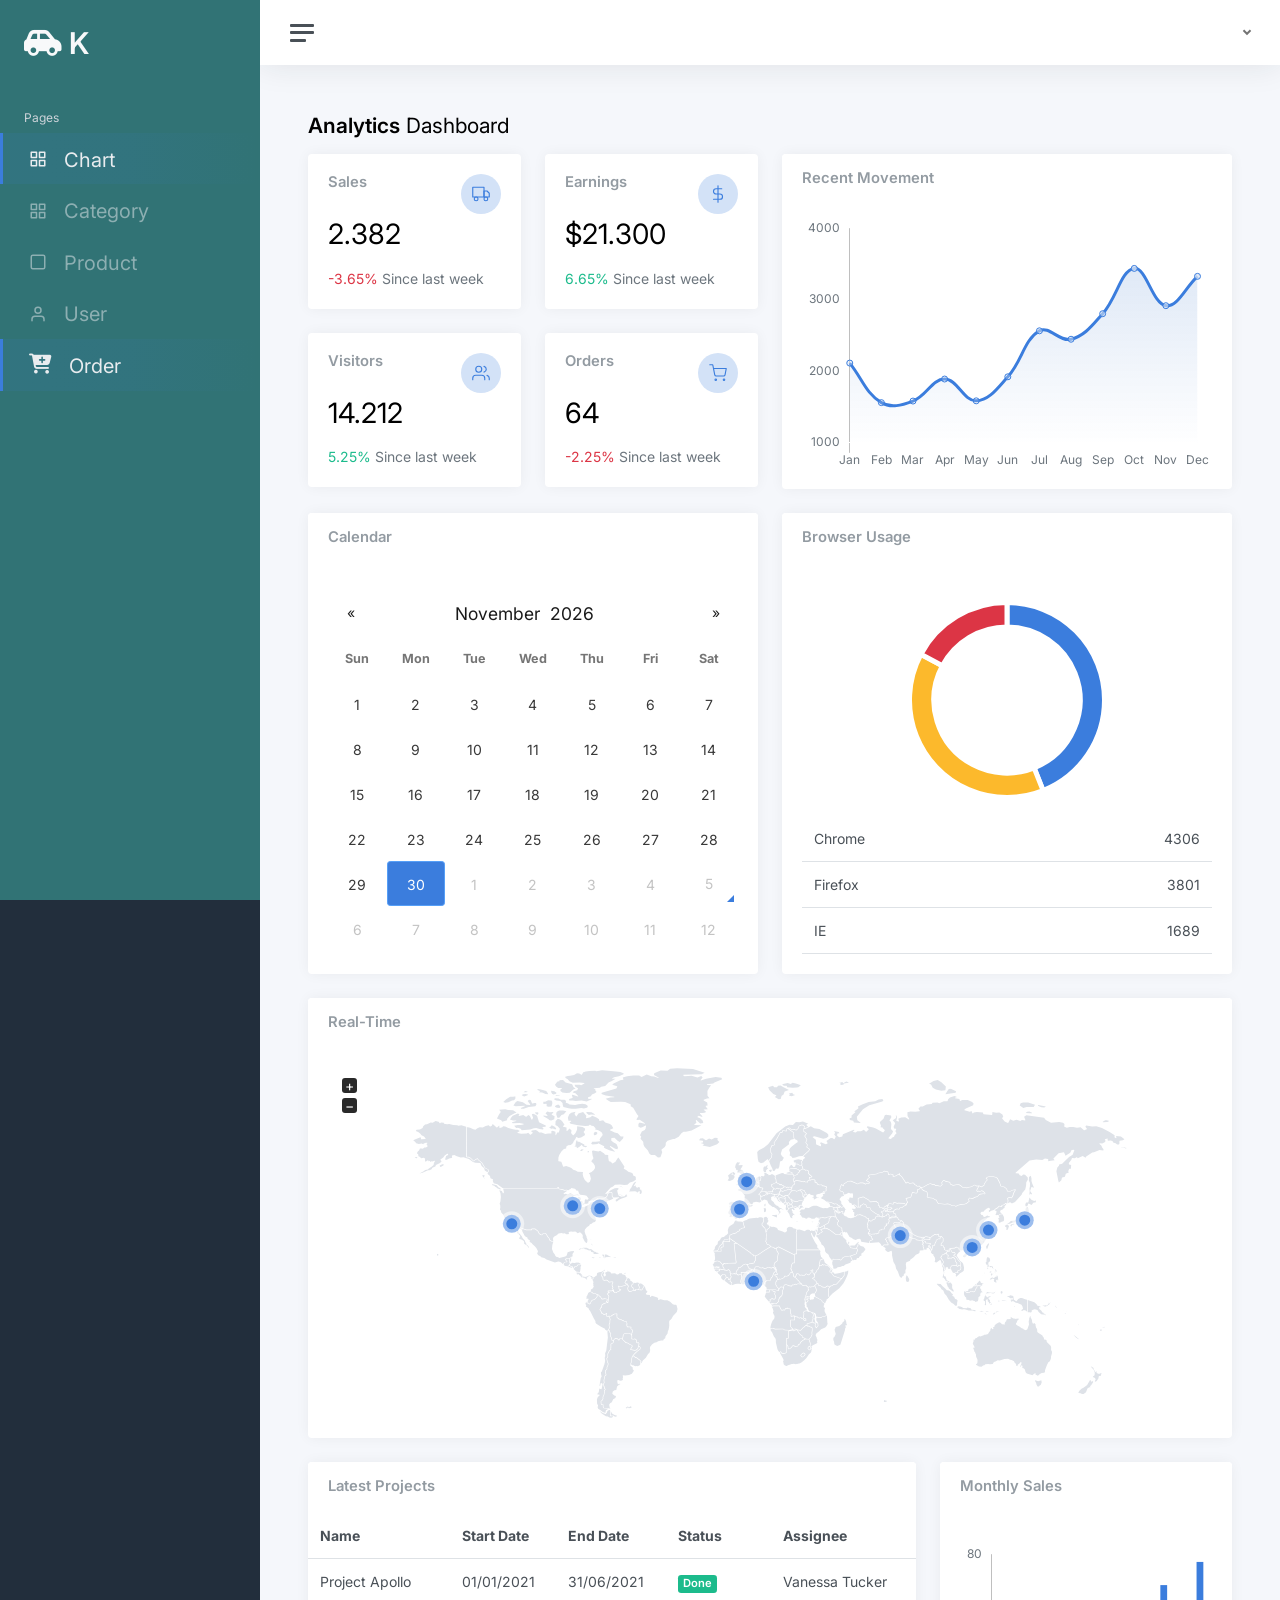
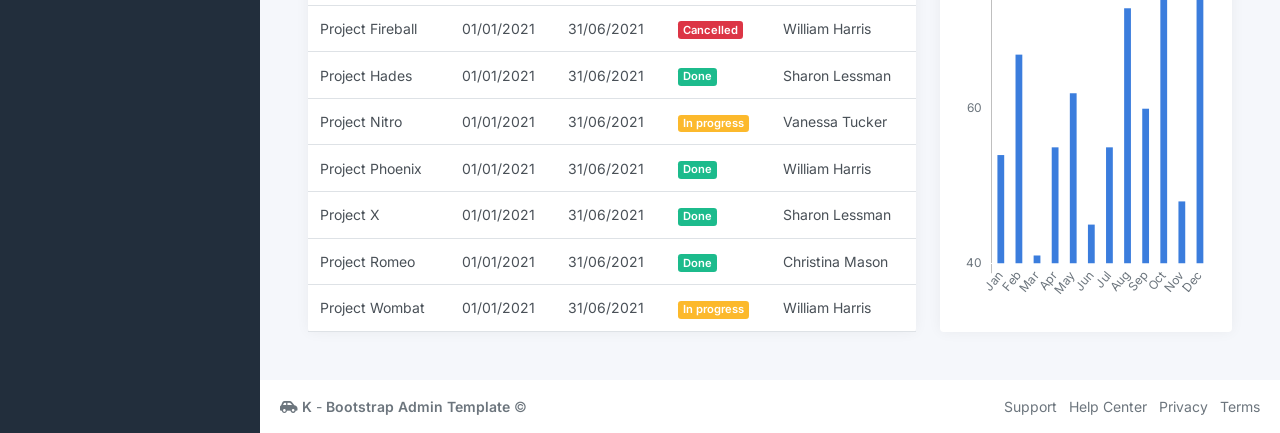
==== Project Module 1/admin/index.html @ 01a3098a "ProjectModule1" ====
<!DOCTYPE html>
<html lang="en">

<head>
    <meta charset="utf-8">
    <meta http-equiv="X-UA-Compatible" content="IE=edge">
    <meta name="viewport" content="width=device-width, initial-scale=1, shrink-to-fit=no">
    <meta name="description" content="Responsive Admin &amp; Dashboard Template based on Bootstrap 5">
    <meta name="author" content="AdminKit">
    <meta name="keywords"
        content="adminkit, bootstrap, bootstrap 5, admin, dashboard, template, responsive, css, sass, html, theme, front-end, ui kit, web">

    <link rel="preconnect" href="https://fonts.gstatic.com">
    <link rel="shortcut icon" href="img/icons/icon-48x48.png" />

    <link rel="canonical" href="https://demo-basic.adminkit.io/" />

    <title>Dashboard</title>
    <link rel="stylesheet" href="https://cdnjs.cloudflare.com/ajax/libs/font-awesome/6.4.2/css/all.min.css" integrity="sha512-z3gLpd7yknf1YoNbCzqRKc4qyor8gaKU1qmn+CShxbuBusANI9QpRohGBreCFkKxLhei6S9CQXFEbbKuqLg0DA==" crossorigin="anonymous" referrerpolicy="no-referrer" />
    <link href="https://cdn.jsdelivr.net/npm/bootstrap@5.2.2/dist/css/bootstrap.min.css" rel="stylesheet"
        integrity="sha384-Zenh87qX5JnK2Jl0vWa8Ck2rdkQ2Bzep5IDxbcnCeuOxjzrPF/et3URy9Bv1WTRi" crossorigin="anonymous">
    <link rel="stylesheet" href="./css/users-dash.css">
    <link href="css/app.css" rel="stylesheet">
    <link href="https://fonts.googleapis.com/css2?family=Inter:wght@300;400;600&display=swap" rel="stylesheet">
</head>

<body>
    <div class="wrapper">
        <nav id="sidebar" class="sidebar js-sidebar">
            <div class="sidebar-content js-simplebar">
                <a class="sidebar-brand" href="index.html">
                    <span class="align-middle"><i class="fa-solid fa-car-side"></i> K</span>
                </a>

                <ul class="sidebar-nav">
                    <li class="sidebar-header">
                        Pages
                    </li>
                    <li class="sidebar-item active">
                        <a class="sidebar-link" href="#">
                            <i class="align-middle" data-feather="grid"></i> <span class="align-middle">Chart</span>
                        </a>
                    </li>
                    <li class="sidebar-item">
                        <a class="sidebar-link" href="category.html">
                            <i class="align-middle" data-feather="grid"></i> <span class="align-middle">Category</span>
                        </a>
                    </li>
                    <li class="sidebar-item">
                        <a class="sidebar-link" href="product.html">
                            <i class="align-middle" data-feather="square"></i> <span class="align-middle">Product</span>
                        </a>
                    </li>
                    <li class="sidebar-item">
                        <a class="sidebar-link" href="user.html">
                            <i class="align-middle" data-feather="user"></i> <span class="align-middle">User</span>
                        </a>
                    </li>
                    <li class="sidebar-item active">
                        <a class="sidebar-link" href="order.html">
                            <i class="fa-solid fa-cart-plus"></i>
                          <span class="align-middle">Order</span>
                        </a>
                      </li>
                </ul>
            </div>
        </nav>

        <div class="main">
            <nav class="navbar navbar-expand navbar-light navbar-bg">
                <a class="sidebar-toggle js-sidebar-toggle mx-2">
                    <i class="hamburger align-self-center"></i>
                </a>

                <div class="navbar-collapse collapse">
                    <ul class="navbar-nav navbar-align">
                        
                        <li class="nav-item dropdown">
                            <a class="nav-icon dropdown-toggle d-inline-block d-sm-none" href="#"
                                data-bs-toggle="dropdown">
                                <i class="align-middle" data-feather="settings"></i>
                            </a>

                            <a class="nav-link dropdown-toggle d-none d-sm-inline-block" href="#"
                                data-bs-toggle="dropdown">
                              
                                <span id="login" class="text-dark"></span>
                            </a>
                            <div class="dropdown-menu dropdown-menu-end">
                                <a class="dropdown-item" href="#"><i class="align-middle me-1" data-feather="user"></i>
                                    Profile</a>
                                <a class="dropdown-item" href="#"><i class="align-middle me-1"
                                        data-feather="pie-chart"></i>
                                    Change Pass</a>
                                
        
                                <div class="dropdown-divider"></div>
                                <a class="dropdown-item" href="#">Log out</a>
                            </div>
                        </li>
                    </ul>
                </div>
            </nav>

            <main class="content">
                <div class="container-fluid p-0">

                    <h1 class="h3 mb-3"><strong>Analytics</strong> Dashboard</h1>

                    <div class="row">
                        <div class="col-xl-6 col-xxl-5 d-flex">
                            <div class="w-100">
                                <div class="row">
                                    <div class="col-sm-6">
                                        <div class="card">
                                            <div class="card-body">
                                                <div class="row">
                                                    <div class="col mt-0">
                                                        <h5 class="card-title">Sales</h5>
                                                    </div>

                                                    <div class="col-auto">
                                                        <div class="stat text-primary">
                                                            <i class="align-middle" data-feather="truck"></i>
                                                        </div>
                                                    </div>
                                                </div>
                                                <h1 class="mt-1 mb-3">2.382</h1>
                                                <div class="mb-0">
                                                    <span class="text-danger"> <i
                                                            class="mdi mdi-arrow-bottom-right"></i> -3.65% </span>
                                                    <span class="text-muted">Since last week</span>
                                                </div>
                                            </div>
                                        </div>
                                        <div class="card">
                                            <div class="card-body">
                                                <div class="row">
                                                    <div class="col mt-0">
                                                        <h5 class="card-title">Visitors</h5>
                                                    </div>

                                                    <div class="col-auto">
                                                        <div class="stat text-primary">
                                                            <i class="align-middle" data-feather="users"></i>
                                                        </div>
                                                    </div>
                                                </div>
                                                <h1 class="mt-1 mb-3">14.212</h1>
                                                <div class="mb-0">
                                                    <span class="text-success"> <i
                                                            class="mdi mdi-arrow-bottom-right"></i> 5.25% </span>
                                                    <span class="text-muted">Since last week</span>
                                                </div>
                                            </div>
                                        </div>
                                    </div>
                                    <div class="col-sm-6">
                                        <div class="card">
                                            <div class="card-body">
                                                <div class="row">
                                                    <div class="col mt-0">
                                                        <h5 class="card-title">Earnings</h5>
                                                    </div>

                                                    <div class="col-auto">
                                                        <div class="stat text-primary">
                                                            <i class="align-middle" data-feather="dollar-sign"></i>
                                                        </div>
                                                    </div>
                                                </div>
                                                <h1 class="mt-1 mb-3">$21.300</h1>
                                                <div class="mb-0">
                                                    <span class="text-success"> <i
                                                            class="mdi mdi-arrow-bottom-right"></i> 6.65% </span>
                                                    <span class="text-muted">Since last week</span>
                                                </div>
                                            </div>
                                        </div>
                                        <div class="card">
                                            <div class="card-body">
                                                <div class="row">
                                                    <div class="col mt-0">
                                                        <h5 class="card-title">Orders</h5>
                                                    </div>

                                                    <div class="col-auto">
                                                        <div class="stat text-primary">
                                                            <i class="align-middle" data-feather="shopping-cart"></i>
                                                        </div>
                                                    </div>
                                                </div>
                                                <h1 class="mt-1 mb-3">64</h1>
                                                <div class="mb-0">
                                                    <span class="text-danger"> <i
                                                            class="mdi mdi-arrow-bottom-right"></i> -2.25% </span>
                                                    <span class="text-muted">Since last week</span>
                                                </div>
                                            </div>
                                        </div>
                                    </div>
                                </div>
                            </div>
                        </div>

                        <div class="col-xl-6 col-xxl-7">
                            <div class="card flex-fill w-100">
                                <div class="card-header">

                                    <h5 class="card-title mb-0">Recent Movement</h5>
                                </div>
                                <div class="card-body py-3">
                                    <div class="chart chart-sm">
                                        <canvas id="chartjs-dashboard-line"></canvas>
                                    </div>
                                </div>
                            </div>
                        </div>
                    </div>

                    <div class="row">
                        <div class="col-12 col-md-6 col-xxl-3 d-flex order-2 order-xxl-3">
                            <div class="card flex-fill w-100">
                                <div class="card-header">

                                    <h5 class="card-title mb-0">Browser Usage</h5>
                                </div>
                                <div class="card-body d-flex">
                                    <div class="align-self-center w-100">
                                        <div class="py-3">
                                            <div class="chart chart-xs">
                                                <canvas id="chartjs-dashboard-pie"></canvas>
                                            </div>
                                        </div>

                                        <table class="table mb-0">
                                            <tbody>
                                                <tr>
                                                    <td>Chrome</td>
                                                    <td class="text-end">4306</td>
                                                </tr>
                                                <tr>
                                                    <td>Firefox</td>
                                                    <td class="text-end">3801</td>
                                                </tr>
                                                <tr>
                                                    <td>IE</td>
                                                    <td class="text-end">1689</td>
                                                </tr>
                                            </tbody>
                                        </table>
                                    </div>
                                </div>
                            </div>
                        </div>
                        <div class="col-12 col-md-12 col-xxl-6 d-flex order-3 order-xxl-2">
                            <div class="card flex-fill w-100">
                                <div class="card-header">

                                    <h5 class="card-title mb-0">Real-Time</h5>
                                </div>
                                <div class="card-body px-4">
                                    <div id="world_map" style="height:350px;"></div>
                                </div>
                            </div>
                        </div>
                        <div class="col-12 col-md-6 col-xxl-3 d-flex order-1 order-xxl-1">
                            <div class="card flex-fill">
                                <div class="card-header">

                                    <h5 class="card-title mb-0">Calendar</h5>
                                </div>
                                <div class="card-body d-flex">
                                    <div class="align-self-center w-100">
                                        <div class="chart">
                                            <div id="datetimepicker-dashboard"></div>
                                        </div>
                                    </div>
                                </div>
                            </div>
                        </div>
                    </div>

                    <div class="row">
                        <div class="col-12 col-lg-8 col-xxl-9 d-flex">
                            <div class="card flex-fill">
                                <div class="card-header">

                                    <h5 class="card-title mb-0">Latest Projects</h5>
                                </div>
                                <table class="table table-hover my-0">
                                    <thead>
                                        <tr>
                                            <th>Name</th>
                                            <th class="d-none d-xl-table-cell">Start Date</th>
                                            <th class="d-none d-xl-table-cell">End Date</th>
                                            <th>Status</th>
                                            <th class="d-none d-md-table-cell">Assignee</th>
                                        </tr>
                                    </thead>
                                    <tbody>
                                        <tr>
                                            <td>Project Apollo</td>
                                            <td class="d-none d-xl-table-cell">01/01/2021</td>
                                            <td class="d-none d-xl-table-cell">31/06/2021</td>
                                            <td><span class="badge bg-success">Done</span></td>
                                            <td class="d-none d-md-table-cell">Vanessa Tucker</td>
                                        </tr>
                                        <tr>
                                            <td>Project Fireball</td>
                                            <td class="d-none d-xl-table-cell">01/01/2021</td>
                                            <td class="d-none d-xl-table-cell">31/06/2021</td>
                                            <td><span class="badge bg-danger">Cancelled</span></td>
                                            <td class="d-none d-md-table-cell">William Harris</td>
                                        </tr>
                                        <tr>
                                            <td>Project Hades</td>
                                            <td class="d-none d-xl-table-cell">01/01/2021</td>
                                            <td class="d-none d-xl-table-cell">31/06/2021</td>
                                            <td><span class="badge bg-success">Done</span></td>
                                            <td class="d-none d-md-table-cell">Sharon Lessman</td>
                                        </tr>
                                        <tr>
                                            <td>Project Nitro</td>
                                            <td class="d-none d-xl-table-cell">01/01/2021</td>
                                            <td class="d-none d-xl-table-cell">31/06/2021</td>
                                            <td><span class="badge bg-warning">In progress</span></td>
                                            <td class="d-none d-md-table-cell">Vanessa Tucker</td>
                                        </tr>
                                        <tr>
                                            <td>Project Phoenix</td>
                                            <td class="d-none d-xl-table-cell">01/01/2021</td>
                                            <td class="d-none d-xl-table-cell">31/06/2021</td>
                                            <td><span class="badge bg-success">Done</span></td>
                                            <td class="d-none d-md-table-cell">William Harris</td>
                                        </tr>
                                        <tr>
                                            <td>Project X</td>
                                            <td class="d-none d-xl-table-cell">01/01/2021</td>
                                            <td class="d-none d-xl-table-cell">31/06/2021</td>
                                            <td><span class="badge bg-success">Done</span></td>
                                            <td class="d-none d-md-table-cell">Sharon Lessman</td>
                                        </tr>
                                        <tr>
                                            <td>Project Romeo</td>
                                            <td class="d-none d-xl-table-cell">01/01/2021</td>
                                            <td class="d-none d-xl-table-cell">31/06/2021</td>
                                            <td><span class="badge bg-success">Done</span></td>
                                            <td class="d-none d-md-table-cell">Christina Mason</td>
                                        </tr>
                                        <tr>
                                            <td>Project Wombat</td>
                                            <td class="d-none d-xl-table-cell">01/01/2021</td>
                                            <td class="d-none d-xl-table-cell">31/06/2021</td>
                                            <td><span class="badge bg-warning">In progress</span></td>
                                            <td class="d-none d-md-table-cell">William Harris</td>
                                        </tr>
                                    </tbody>
                                </table>
                            </div>
                        </div>
                        <div class="col-12 col-lg-4 col-xxl-3 d-flex">
                            <div class="card flex-fill w-100">
                                <div class="card-header">

                                    <h5 class="card-title mb-0">Monthly Sales</h5>
                                </div>
                                <div class="card-body d-flex w-100">
                                    <div class="align-self-center chart chart-lg">
                                        <canvas id="chartjs-dashboard-bar"></canvas>
                                    </div>
                                </div>
                            </div>
                        </div>
                    </div>

                </div>
            </main>

            <footer class="footer">
                <div class="container-fluid">
                    <div class="row text-muted">
                        <div class="col-6 text-start">
                            <p class="mb-0">
                                <a class="text-muted" href="" target="_blank"><strong><i class="fa-solid fa-car-side"></i> K</strong></a>
                                - <a class="text-muted" href="" target="_blank"><strong>Bootstrap Admin
                                        Template</strong></a> &copy;
                            </p>
                        </div>
                        <div class="col-6 text-end">
                            <ul class="list-inline">
                                <li class="list-inline-item">
                                    <a class="text-muted" href="#" target="_blank">Support</a>
                                </li>
                                <li class="list-inline-item">
                                    <a class="text-muted" href="#" target="_blank">Help Center</a>
                                </li>
                                <li class="list-inline-item">
                                    <a class="text-muted" href="#" target="_blank">Privacy</a>
                                </li>
                                <li class="list-inline-item">
                                    <a class="text-muted" href="#" target="_blank">Terms</a>
                                </li>
                            </ul>
                        </div>
                    </div>
                </div>
            </footer>
        </div>
    </div>
    <script src="../user/js/logout.js"></script>
    <script src="js/app.js"></script>

    <script>
        document.addEventListener("DOMContentLoaded", function () {
            var ctx = document.getElementById("chartjs-dashboard-line").getContext("2d");
            var gradient = ctx.createLinearGradient(0, 0, 0, 225);
            gradient.addColorStop(0, "rgba(215, 227, 244, 1)");
            gradient.addColorStop(1, "rgba(215, 227, 244, 0)");
            // Line chart
            new Chart(document.getElementById("chartjs-dashboard-line"), {
                type: "line",
                data: {
                    labels: ["Jan", "Feb", "Mar", "Apr", "May", "Jun", "Jul", "Aug", "Sep", "Oct", "Nov", "Dec"],
                    datasets: [{
                        label: "Sales ($)",
                        fill: true,
                        backgroundColor: gradient,
                        borderColor: window.theme.primary,
                        data: [
                            2115,
                            1562,
                            1584,
                            1892,
                            1587,
                            1923,
                            2566,
                            2448,
                            2805,
                            3438,
                            2917,
                            3327
                        ]
                    }]
                },
                options: {
                    maintainAspectRatio: false,
                    legend: {
                        display: false
                    },
                    tooltips: {
                        intersect: false
                    },
                    hover: {
                        intersect: true
                    },
                    plugins: {
                        filler: {
                            propagate: false
                        }
                    },
                    scales: {
                        xAxes: [{
                            reverse: true,
                            gridLines: {
                                color: "rgba(0,0,0,0.0)"
                            }
                        }],
                        yAxes: [{
                            ticks: {
                                stepSize: 1000
                            },
                            display: true,
                            borderDash: [3, 3],
                            gridLines: {
                                color: "rgba(0,0,0,0.0)"
                            }
                        }]
                    }
                }
            });
        });
    </script>
    <script>
        document.addEventListener("DOMContentLoaded", function () {
            // Pie chart
            new Chart(document.getElementById("chartjs-dashboard-pie"), {
                type: "pie",
                data: {
                    labels: ["Chrome", "Firefox", "IE"],
                    datasets: [{
                        data: [4306, 3801, 1689],
                        backgroundColor: [
                            window.theme.primary,
                            window.theme.warning,
                            window.theme.danger
                        ],
                        borderWidth: 5
                    }]
                },
                options: {
                    responsive: !window.MSInputMethodContext,
                    maintainAspectRatio: false,
                    legend: {
                        display: false
                    },
                    cutoutPercentage: 75
                }
            });
        });
    </script>
    <script>
        document.addEventListener("DOMContentLoaded", function () {
            // Bar chart
            new Chart(document.getElementById("chartjs-dashboard-bar"), {
                type: "bar",
                data: {
                    labels: ["Jan", "Feb", "Mar", "Apr", "May", "Jun", "Jul", "Aug", "Sep", "Oct", "Nov", "Dec"],
                    datasets: [{
                        label: "This year",
                        backgroundColor: window.theme.primary,
                        borderColor: window.theme.primary,
                        hoverBackgroundColor: window.theme.primary,
                        hoverBorderColor: window.theme.primary,
                        data: [54, 67, 41, 55, 62, 45, 55, 73, 60, 76, 48, 79],
                        barPercentage: .75,
                        categoryPercentage: .5
                    }]
                },
                options: {
                    maintainAspectRatio: false,
                    legend: {
                        display: false
                    },
                    scales: {
                        yAxes: [{
                            gridLines: {
                                display: false
                            },
                            stacked: false,
                            ticks: {
                                stepSize: 20
                            }
                        }],
                        xAxes: [{
                            stacked: false,
                            gridLines: {
                                color: "transparent"
                            }
                        }]
                    }
                }
            });
        });
    </script>
    <script>
        document.addEventListener("DOMContentLoaded", function () {
            var markers = [{
                coords: [31.230391, 121.473701],
                name: "Shanghai"
            },
            {
                coords: [28.704060, 77.102493],
                name: "Delhi"
            },
            {
                coords: [6.524379, 3.379206],
                name: "Lagos"
            },
            {
                coords: [35.689487, 139.691711],
                name: "Tokyo"
            },
            {
                coords: [23.129110, 113.264381],
                name: "Guangzhou"
            },
            {
                coords: [40.7127837, -74.0059413],
                name: "New York"
            },
            {
                coords: [34.052235, -118.243683],
                name: "Los Angeles"
            },
            {
                coords: [41.878113, -87.629799],
                name: "Chicago"
            },
            {
                coords: [51.507351, -0.127758],
                name: "London"
            },
            {
                coords: [40.416775, -3.703790],
                name: "Madrid "
            }
            ];
            var map = new jsVectorMap({
                map: "world",
                selector: "#world_map",
                zoomButtons: true,
                markers: markers,
                markerStyle: {
                    initial: {
                        r: 9,
                        strokeWidth: 7,
                        stokeOpacity: .4,
                        fill: window.theme.primary
                    },
                    hover: {
                        fill: window.theme.primary,
                        stroke: window.theme.primary
                    }
                },
                zoomOnScroll: false
            });
            window.addEventListener("resize", () => {
                map.updateSize();
            });
        });
    </script>
    <script>
        document.addEventListener("DOMContentLoaded", function () {
            var date = new Date(Date.now() - 5 * 24 * 60 * 60 * 1000);
            var defaultDate = date.getUTCFullYear() + "-" + (date.getUTCMonth() + 1) + "-" + date.getUTCDate();
            document.getElementById("datetimepicker-dashboard").flatpickr({
                inline: true,
                prevArrow: "<span title=\"Previous month\">&laquo;</span>",
                nextArrow: "<span title=\"Next month\">&raquo;</span>",
                defaultDate: defaultDate
            });
        });
    </script>
<!-- <script src="./js/main.js"></script> -->
</body>

</html>
---- Project Module 1/admin/css/users-dash.css ----
.simplebar-content{
    background-color: rgb(49, 115, 117);
}
.sidebar-link, a.sidebar-link{
    background-color: rgb(49, 115, 117) !important;
    /* color: whitesmoke; */
    font-size: 20px !important;
}
.sidebar-brand {
    font-size: 30px !important;
}
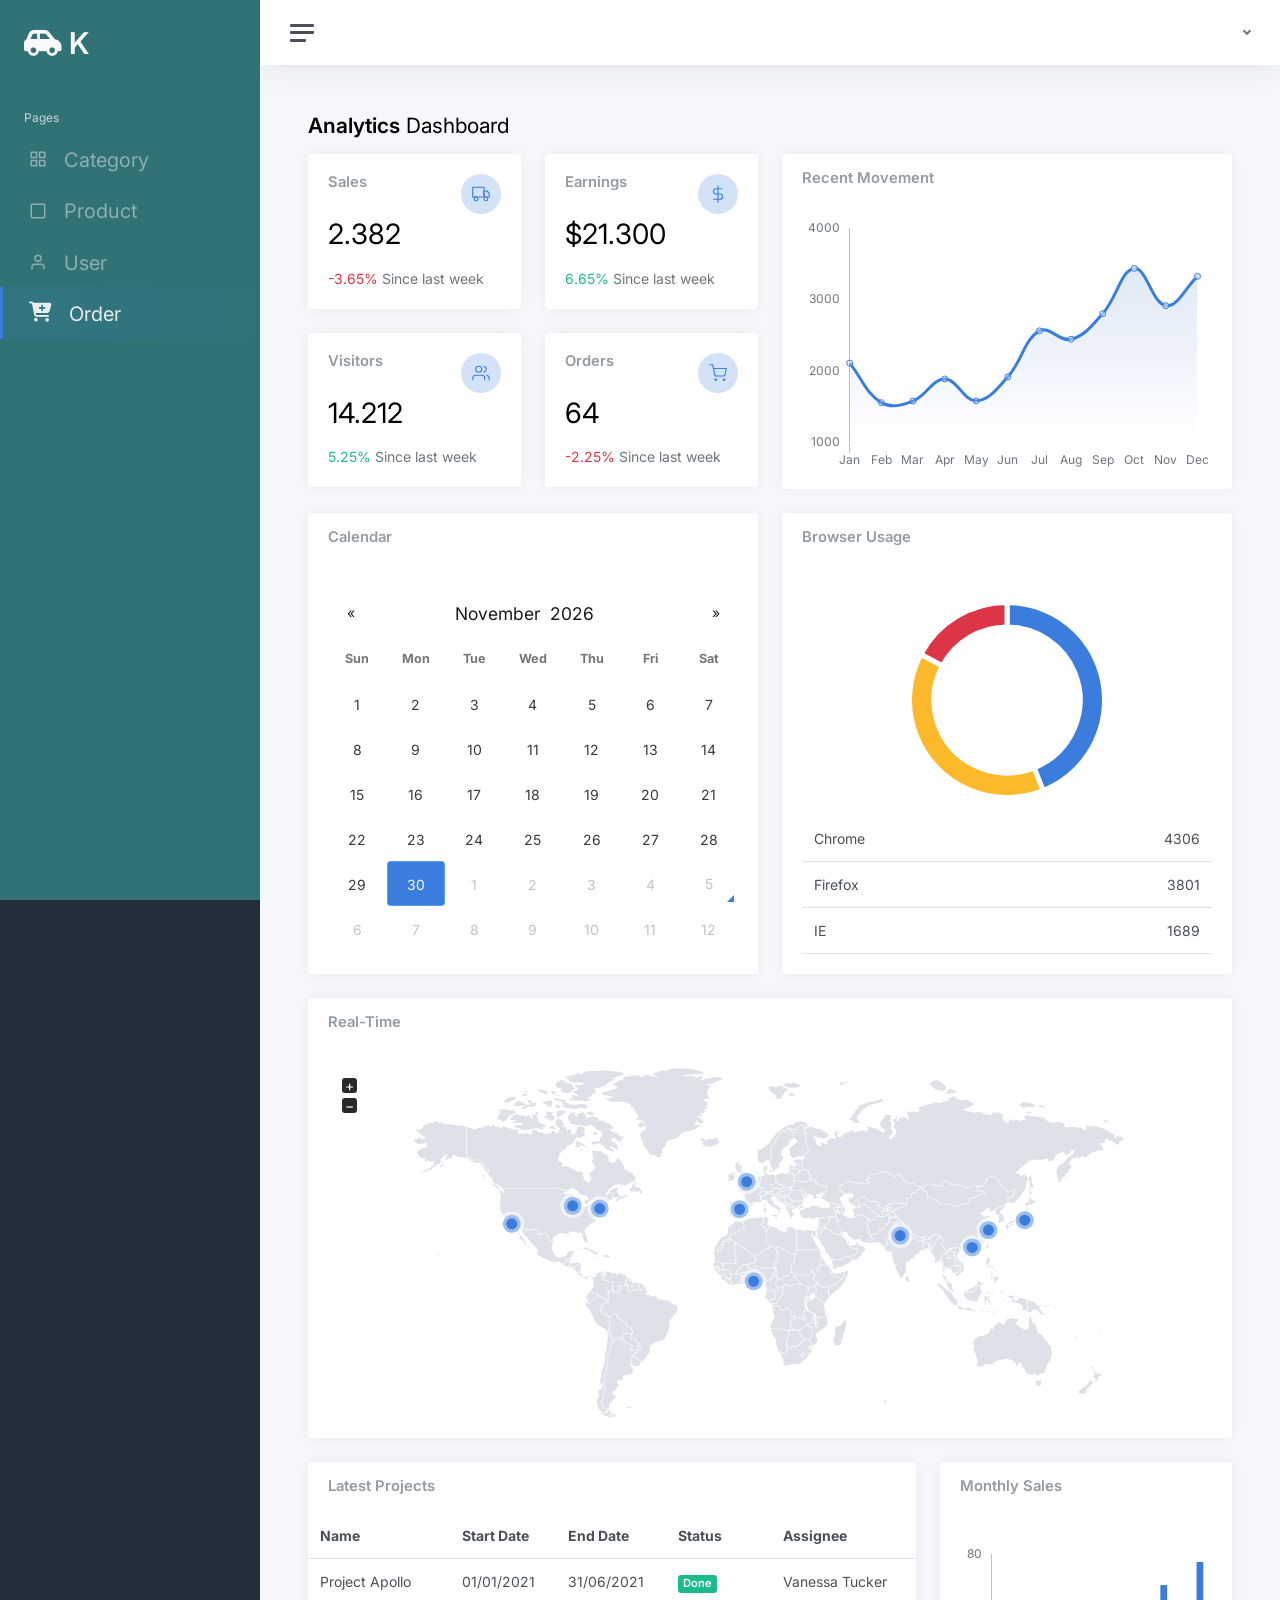
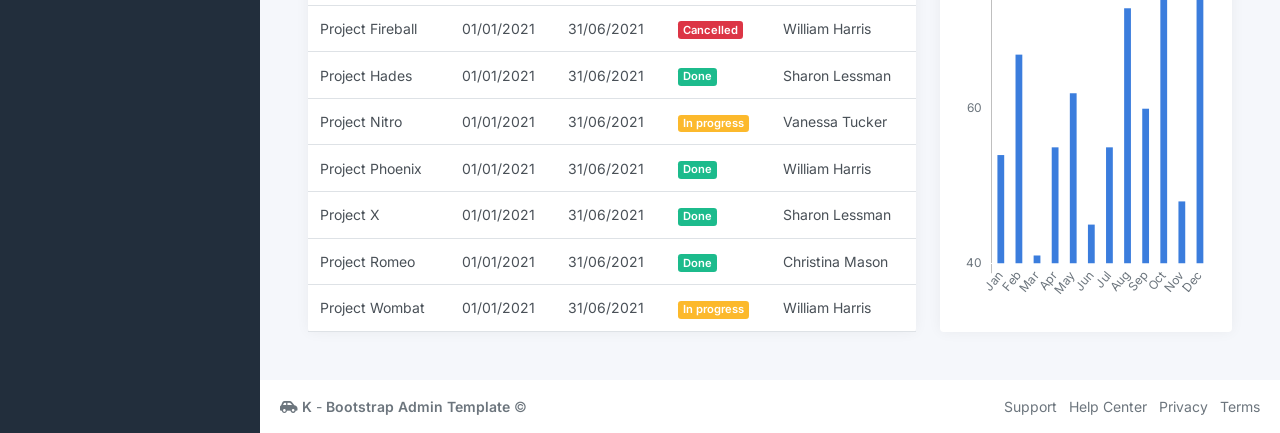
==== commit ed3cd4d0: "ProjectModule1" ====
--- a/Project Module 1/admin/index.html
+++ b/Project Module 1/admin/index.html
@@ -36,11 +36,11 @@
                     <li class="sidebar-header">
                         Pages
                     </li>
-                    <li class="sidebar-item active">
+                    <!-- <li class="sidebar-item active">
                         <a class="sidebar-link" href="#">
                             <i class="align-middle" data-feather="grid"></i> <span class="align-middle">Chart</span>
                         </a>
-                    </li>
+                    </li> -->
                     <li class="sidebar-item">
                         <a class="sidebar-link" href="category.html">
                             <i class="align-middle" data-feather="grid"></i> <span class="align-middle">Category</span>
@@ -408,7 +408,7 @@
             </footer>
         </div>
     </div>
-    <script src="../user/js/logout.js"></script>
+    <!-- <script src="../user/js/logout.js"></script> -->
     <script src="js/app.js"></script>
 
     <script>
